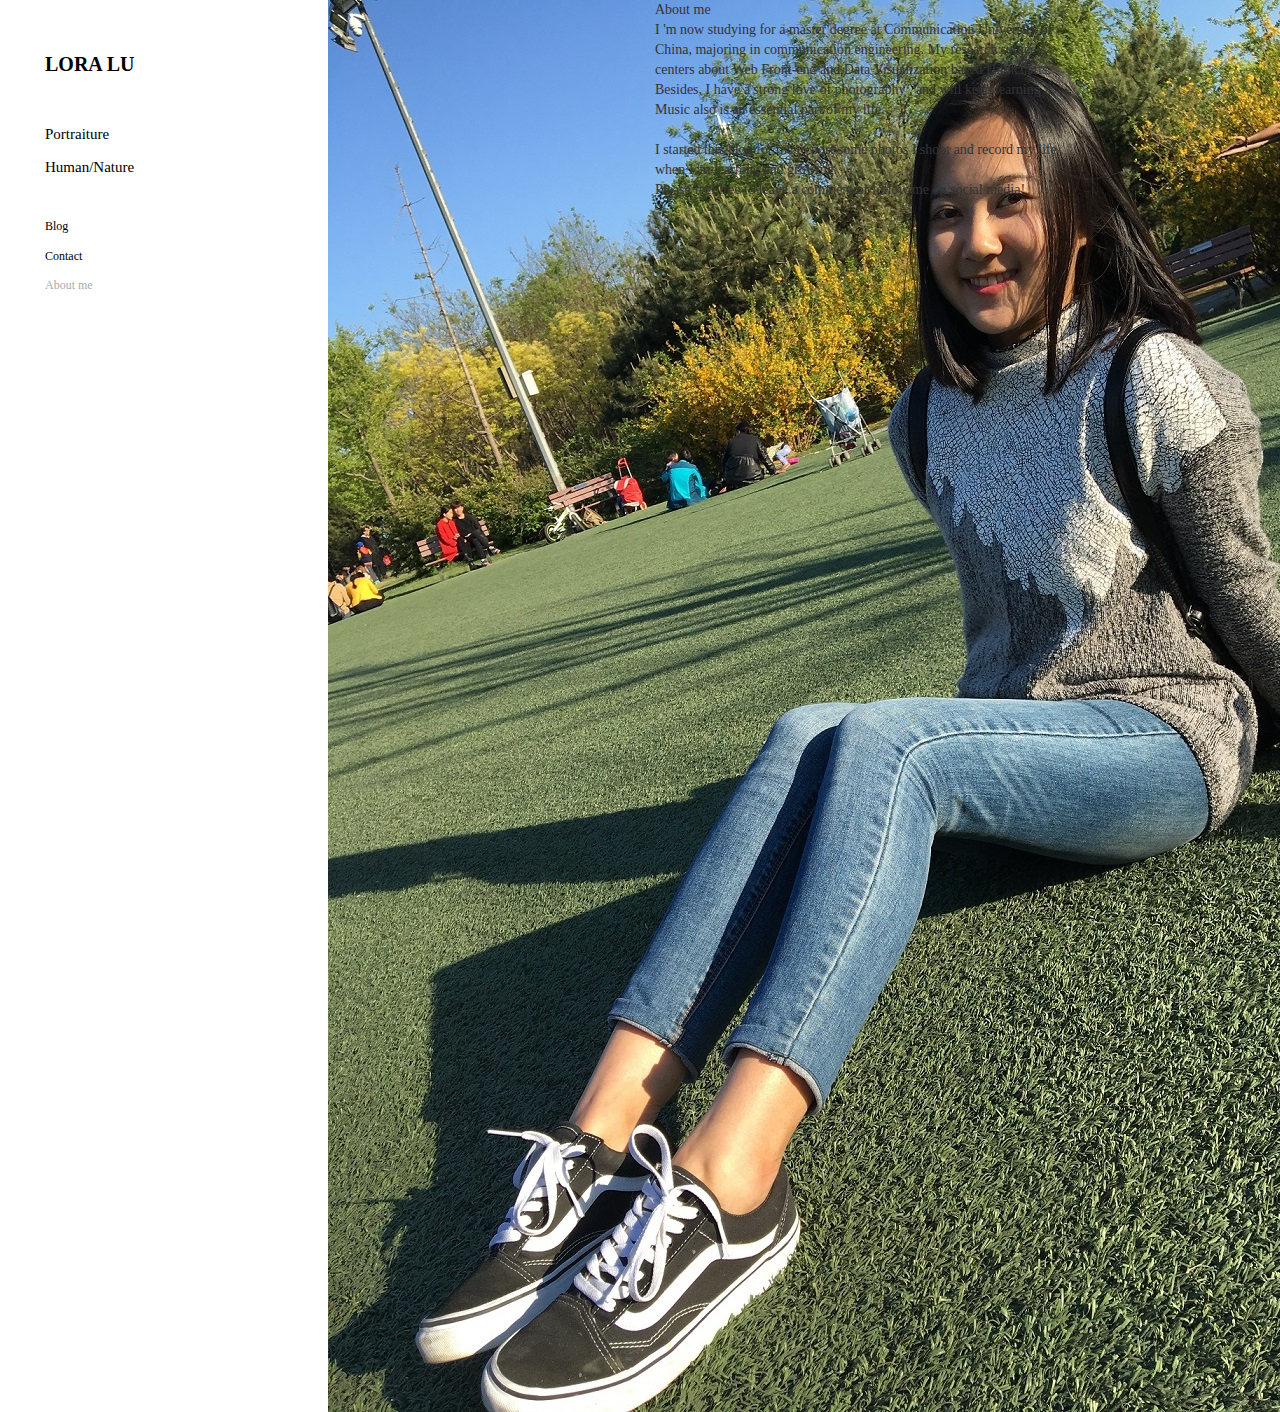
==== about/index.html @ e971feb1 "loralu.github.io" ====
<!DOCTYPE html>
<html lang="en" class="no-js">

<head>
	<meta charset="UTF-8" />	
	<title>LoraLU</title>
	<link rel="shortcut icon" href="../favicon.ico">
	<link href="../css/bootstrap.min.css" rel="stylesheet" type="text/css">	
	<script src="../js/jquery.min.js"></script>
	<link rel="stylesheet" type="text/css" href="../fonts/font-awesome-4.3.0/css/font-awesome.min.css" />
	<link href="../css/portraiture.css" rel="stylesheet" type="text/css"> 
</head>

<body >
	    <div class="row">
			<div class="col-lg-3 col-md-3"> 
				<div class="nav-left">
					<div class="logo">
		    	        <a href="../index.html">LORA LU</a>
				    </div>
					<div class="nav-1">
					      <ul class="nav nav-pills nav-stacked">
					         <li ><a href="/portraiture/">Portraiture</a></li>
					         <li><a href="/scenery/">Human/Nature</a></li>
					      </ul>
					</div>
					<div class="nav-2">
					      <ul class="nav nav-pills nav-stacked">
					         <li><a href="../../blog/">Blog</a></li>
					         <li ><a href="/contact/">Contact</a></li>
					         <li class="active"><a href="/about/">About me</a></li>
					      </ul>
					</div>
	            </div>
			</div>
			<div class="col-lg-3 col-md-4">
				<img class="photo" src="../img/about.jpg">
			</div>
			<div class="col-lg-4 col-md-4 info">
				<div class="title">About me</div>
				<div class="content">
					<p>I 'm now studying for a master degree at Communication University of China, majoring in communication engineering. My research subjects  centers about Web Front-end and Data Visualization based Highcharts. Besides, I have a strong love of photography , and will keep learning it. Music also is an essential part of my life.
						<br></br>
						I started this blog for me to post some photos I shoot and record my life when I 'm learning and growing.<br>Please feel free to leave a comment or follow me on social media!</p>
				</div>
			</div>
		</div>
		<!-- /row-->
	
	
</body>

</html>
---- css/portraiture.css ----
body{
	padding: 0;
	font-family: "微软雅黑";
	background-color:#fff;
}
.nav-left{
	padding-left: 30px;
	padding-top: 50px;

}
.logo{
	padding-left: 15px;
}
.logo a{
	font-size: 20px;
	color: #000;
	font-family: "Baskerville Old Face";
	font-weight: bolder;
	text-decoration: none;
}
.nav-1{
	display: block;
	margin-top: 40px;
}
.nav-1 a{
	color: #000;
	font-size: 15px;
}
.nav-2{
	display: block;
	margin-top: 30px;
}
.nav-2 a{
	color: #000;
	font-size: 12px;
}
.nav > li >a {
	padding: 5px 15px;
}
.nav > li > a:hover,
.nav > li > a:focus{
    color:#ABAAAA;
    background-color: transparent;

}
.nav-pills >li.active > a,
.nav-pills >li.active > a:hover,
.nav-pills >li.active > a:focus {
	color:#ABAAAA;
    background-color: transparent;
}

.right{
	padding-top: 50px;
	padding-right: 20px;
}

.discription{
	background: rgba(255, 255, 255, 0.6);
	position: absolute;
	top: 20px;
	right: 20px;
	bottom: 20px;
	left: 20px;
	text-align: center;

}
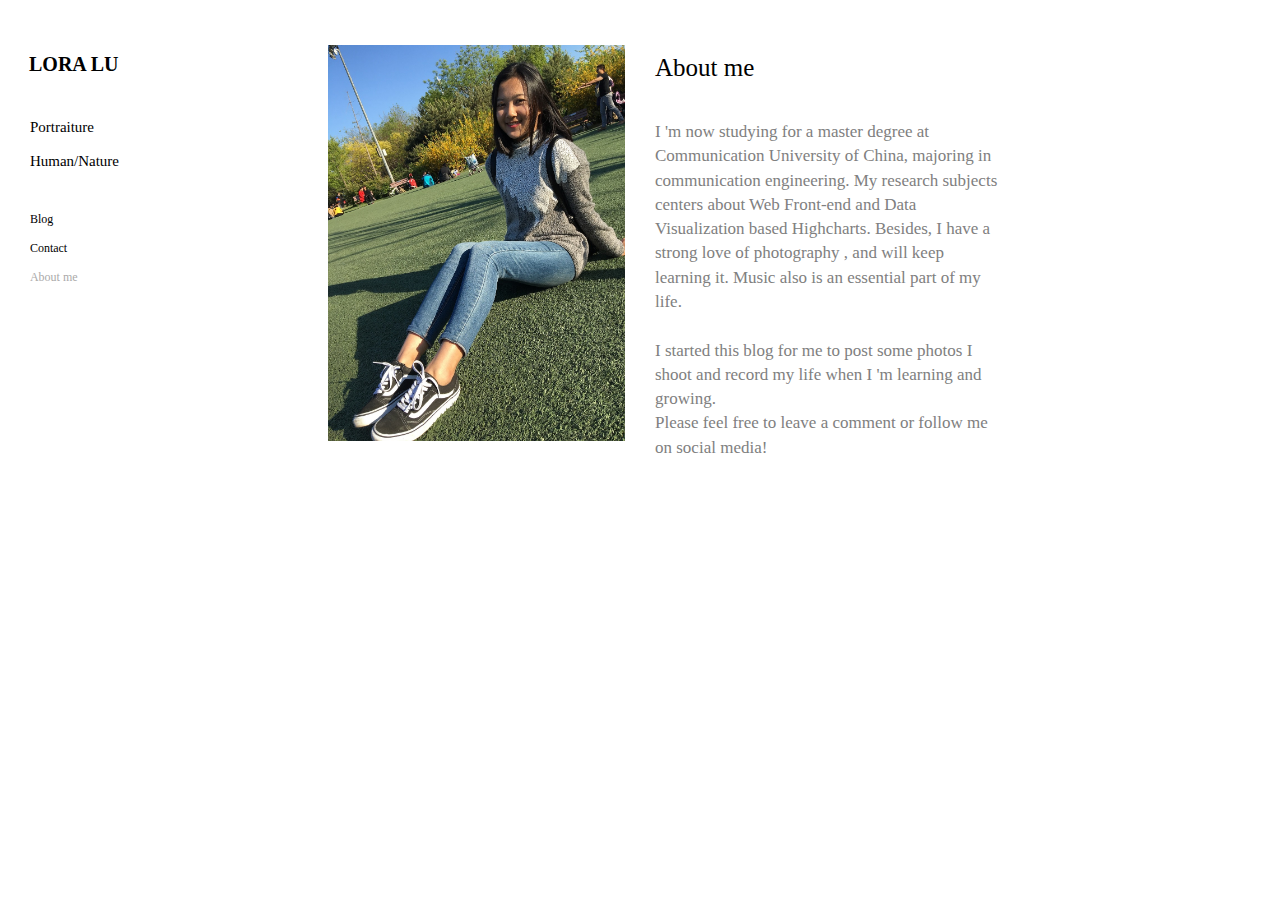
==== commit ba59ffa2: "add loralu.github.io" ====
--- a/about/index.html
+++ b/about/index.html
@@ -16,7 +16,7 @@
 			<div class="col-lg-3 col-md-3"> 
 				<div class="nav-left">
 					<div class="logo">
-		    	        <a href="../index.html">LORA LU</a>
+		    	        <a href="http://loralu.github.io">LORA LU</a>
 				    </div>
 					<div class="nav-1">
 					      <ul class="nav nav-pills nav-stacked">
--- a/css/portraiture.css
+++ b/css/portraiture.css
@@ -1,15 +1,15 @@
 body{
 	padding: 0;
-	font-family: "微软雅黑";
+	font-family: "Candara";
 	background-color:#fff;
 }
 .nav-left{
-	padding-left: 30px;
-	padding-top: 50px;
+	padding-left: 5%;
+	margin-top: 50px;
 
 }
 .logo{
-	padding-left: 15px;
+	padding-left: 5%;
 }
 .logo a{
 	font-size: 20px;
@@ -20,7 +20,7 @@
 }
 .nav-1{
 	display: block;
-	margin-top: 40px;
+	margin-top: 12%;
 }
 .nav-1 a{
 	color: #000;
@@ -28,7 +28,7 @@
 }
 .nav-2{
 	display: block;
-	margin-top: 30px;
+	margin-top: 10%;
 }
 .nav-2 a{
 	color: #000;
@@ -51,7 +51,7 @@
 }
 
 .right{
-	padding-top: 50px;
+	margin-top: 50px;
 	padding-right: 20px;
 }
 
@@ -63,7 +63,47 @@
 	bottom: 20px;
 	left: 20px;
 	text-align: center;
+	font-family: "微软雅黑";
 
 }
+.photo{
+	width: 100%;
+	height: auto;
+	margin-top: 15%;
+}
 
+.info{
+	padding-right: 6%;
+}
+.title{
+	margin-top: 50px;
+	color: #000;
+	font-size: 25px;
+	
+}
+.content{
+	margin-top: 10%;
+	color:gray;
 
+	font-size: 17px;
+	
+	
+}
+
+.social{
+	margin-top:100px;
+	padding-left: 0;
+	list-style: none;
+	
+}
+.social > li{
+	margin: 10px 0;
+	font-size: 15px;
+}
+.social > li a{
+	text-decoration: none;
+	color: gray;
+	left: 90px;
+	position: absolute;
+
+}
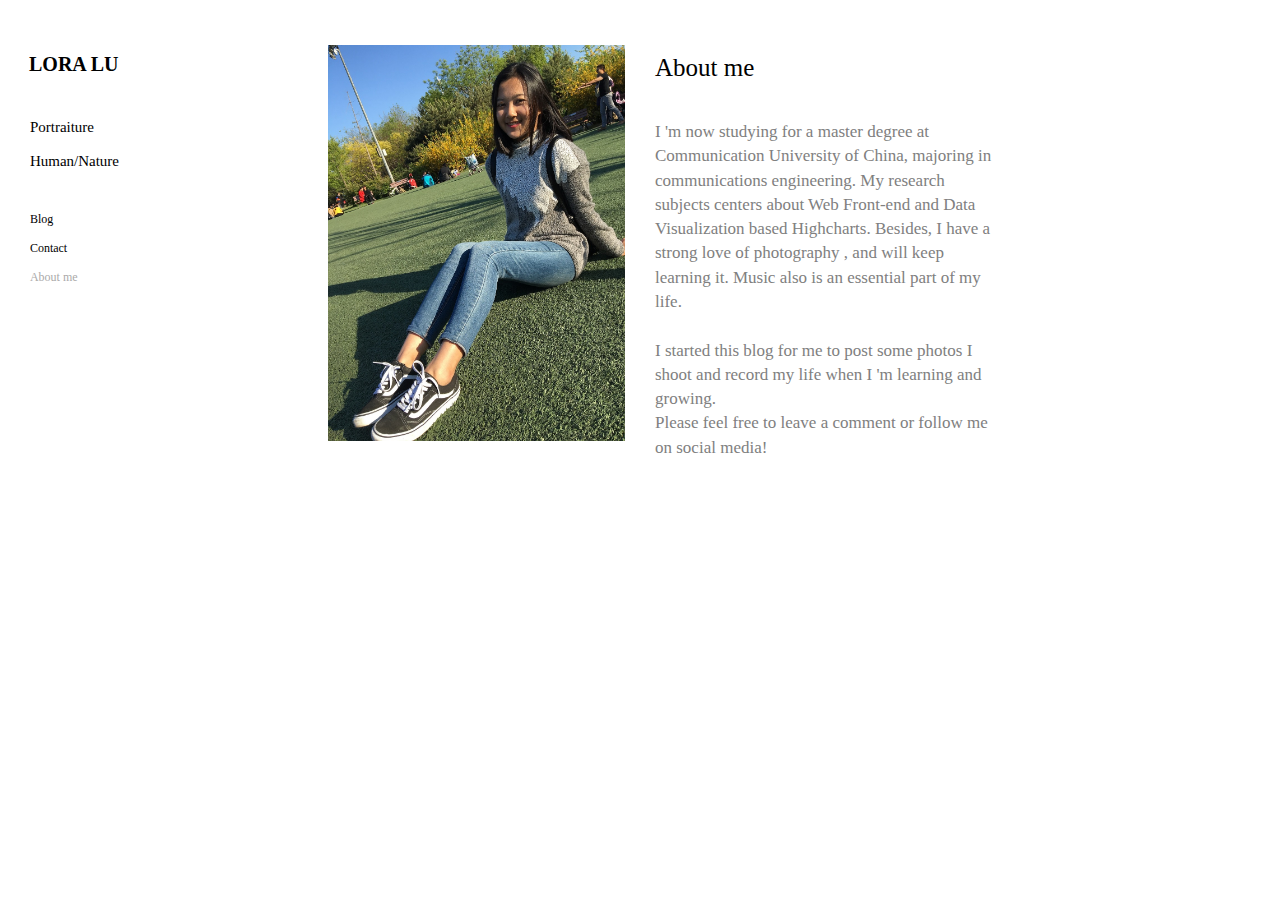
==== commit 1b5a218f: "loralu.github.io" ====
--- a/about/index.html
+++ b/about/index.html
@@ -39,7 +39,7 @@
 			<div class="col-lg-4 col-md-4 info">
 				<div class="title">About me</div>
 				<div class="content">
-					<p>I 'm now studying for a master degree at Communication University of China, majoring in communication engineering. My research subjects  centers about Web Front-end and Data Visualization based Highcharts. Besides, I have a strong love of photography , and will keep learning it. Music also is an essential part of my life.
+					<p>I 'm now studying for a master degree at Communication University of China, majoring in communications engineering. My research subjects  centers about Web Front-end and Data Visualization based Highcharts. Besides, I have a strong love of photography , and will keep learning it. Music also is an essential part of my life.
 						<br></br>
 						I started this blog for me to post some photos I shoot and record my life when I 'm learning and growing.<br>Please feel free to leave a comment or follow me on social media!</p>
 				</div>
--- a/css/portraiture.css
+++ b/css/portraiture.css
@@ -55,14 +55,8 @@
 	padding-right: 20px;
 }
 
-.discription{
-	background: rgba(255, 255, 255, 0.6);
-	position: absolute;
-	top: 20px;
-	right: 20px;
-	bottom: 20px;
-	left: 20px;
-	text-align: center;
+.description{
+	
 	font-family: "微软雅黑";
 
 }
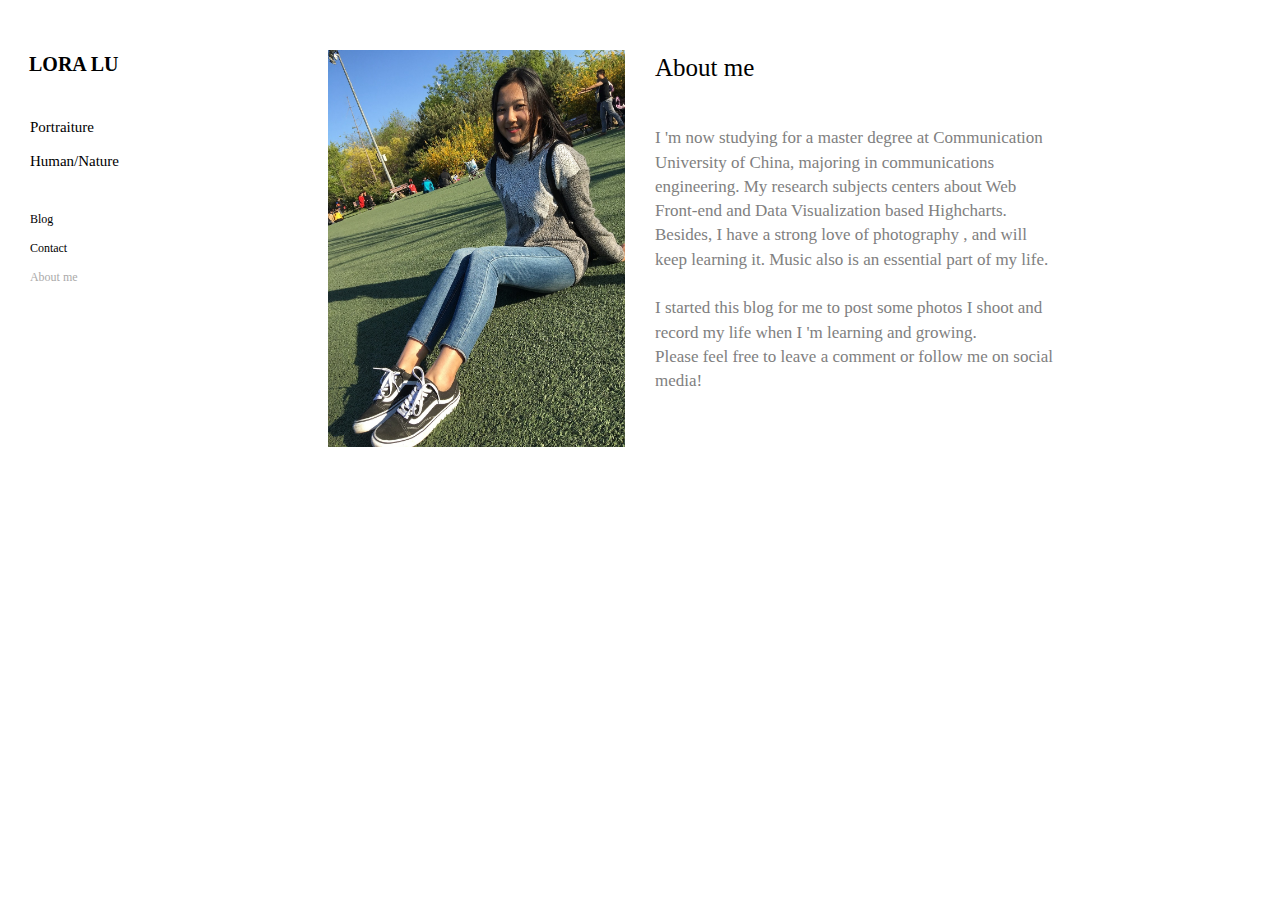
==== commit b204a00e: "loralu.github.io" ====
--- a/about/index.html
+++ b/about/index.html
@@ -5,10 +5,12 @@
 	<meta charset="UTF-8" />	
 	<title>LoraLU</title>
 	<link rel="shortcut icon" href="../favicon.ico">
-	<link href="../css/bootstrap.min.css" rel="stylesheet" type="text/css">	
+	<link href="../css/bootstrap.min.css" rel="stylesheet" type="text/css">
+	<link rel="stylesheet" type="text/css" href="../fonts/font-awesome-4.3.0/css/font-awesome.min.css" />	
+	<link href="../css/album.css" rel="stylesheet" type="text/css"> 
 	<script src="../js/jquery.min.js"></script>
-	<link rel="stylesheet" type="text/css" href="../fonts/font-awesome-4.3.0/css/font-awesome.min.css" />
-	<link href="../css/portraiture.css" rel="stylesheet" type="text/css"> 
+	
+	
 </head>
 
 <body >
@@ -20,28 +22,32 @@
 				    </div>
 					<div class="nav-1">
 					      <ul class="nav nav-pills nav-stacked">
-					         <li ><a href="/portraiture/">Portraiture</a></li>
-					         <li><a href="/scenery/">Human/Nature</a></li>
+					         <li ><a href="../portraiture/">Portraiture</a></li>
+					         <li><a href="../scenery/">Human/Nature</a></li>
 					      </ul>
 					</div>
 					<div class="nav-2">
 					      <ul class="nav nav-pills nav-stacked">
 					         <li><a href="../../blog/">Blog</a></li>
-					         <li ><a href="/contact/">Contact</a></li>
-					         <li class="active"><a href="/about/">About me</a></li>
+					         <li ><a href="../contact/">Contact</a></li>
+					         <li class="active"><a href="../about/">About me</a></li>
 					      </ul>
 					</div>
 	            </div>
 			</div>
-			<div class="col-lg-3 col-md-4">
-				<img class="photo" src="../img/about.jpg">
+			<div class="col-lg-3 col-md-4 ">
+				<div class="box">
+					<img class="photo" src="../img/about.jpg">
+				</div>
 			</div>
-			<div class="col-lg-4 col-md-4 info">
-				<div class="title">About me</div>
-				<div class="content">
+			<div class="col-lg-4 col-md-4 ">
+				<div class="box">
+					<div class="title">About me</div>
+					<div class="content">
 					<p>I 'm now studying for a master degree at Communication University of China, majoring in communications engineering. My research subjects  centers about Web Front-end and Data Visualization based Highcharts. Besides, I have a strong love of photography , and will keep learning it. Music also is an essential part of my life.
 						<br></br>
 						I started this blog for me to post some photos I shoot and record my life when I 'm learning and growing.<br>Please feel free to leave a comment or follow me on social media!</p>
+					</div>
 				</div>
 			</div>
 		</div>
--- a/css/album.css
+++ b/css/album.css
@@ -0,0 +1,122 @@
+body{
+	padding: 0;
+	font-family: "Candara";
+	background-color:#fff;
+}
+.nav-left{
+	padding-left: 5%;
+	margin-top: 50px;
+
+}
+.logo{
+	padding-left: 5%;
+}
+.logo a{
+	font-size: 20px;
+	color: #000;
+	font-family: "Baskerville Old Face";
+	font-weight: bolder;
+	text-decoration: none;
+}
+.nav-1{
+	display: block;
+	margin-top: 12%;
+}
+.nav-1 a{
+	color: #000;
+	font-size: 15px;
+}
+.nav-2{
+	display: block;
+	margin-top: 10%;
+}
+.nav-2 a{
+	color: #000;
+	font-size: 12px;
+}
+.nav > li >a {
+	padding: 5px 15px;
+}
+.nav > li > a:hover,
+.nav > li > a:focus{
+    color:#ABAAAA;
+    background-color: transparent;
+
+}
+.nav-pills >li.active > a,
+.nav-pills >li.active > a:hover,
+.nav-pills >li.active > a:focus {
+	color:#ABAAAA;
+    background-color: transparent;
+}
+
+.right{
+	margin-top: 50px;
+	padding-right: 20px;
+}
+
+.description{
+	
+	font-family: "微软雅黑";
+
+}
+.box{
+	margin-top: 50px;
+}
+.photo{
+	width: 100%;
+	height: auto;
+}
+
+.info{
+	padding-right: 6%;
+}
+.title{
+	color: #000;
+	font-size: 25px;
+	
+}
+.content{
+	margin-top: 10%;
+	color:gray;
+
+	font-size: 17px;
+	
+	
+}
+
+.social{
+	margin-top:100px;
+	padding-left: 0;
+	list-style: none;
+	
+}
+.social > li{
+	margin: 10px 0;
+	font-size: 15px;
+}
+.social > li a{
+	text-decoration: none;
+	color: gray;
+	left: 90px;
+	position: absolute;
+
+}
+.grid{
+	width: 100%;
+	margin: 0 auto;
+	position: relative;
+}
+
+.grid-item{
+	padding: 10px;
+	width: 25%;
+}
+.img-wrapper{
+	display: block;
+}
+.img-wrapper img{
+	display: block;
+	max-width: 100%;
+}
+
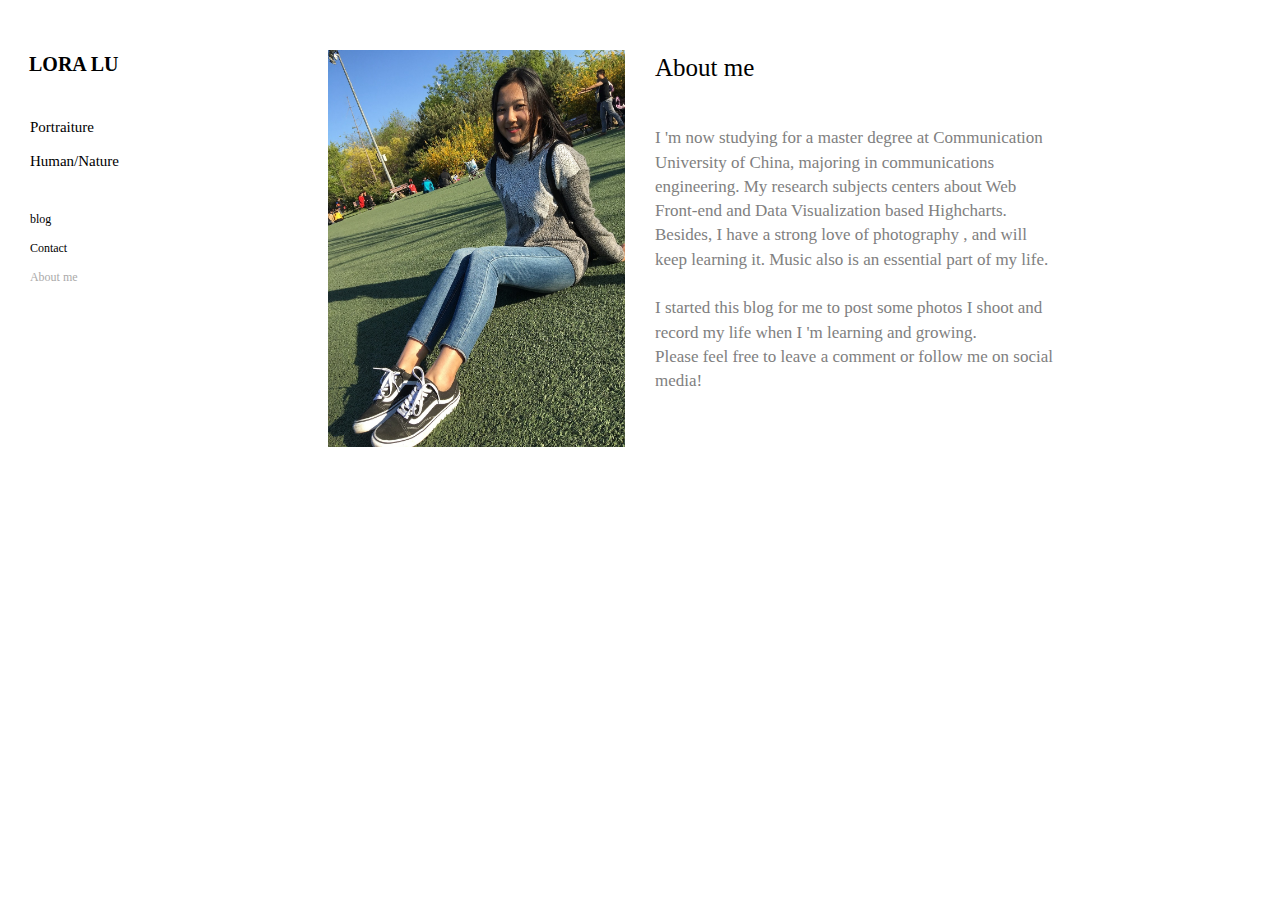
==== commit 2e6bcf0d: "update" ====
--- a/about/index.html
+++ b/about/index.html
@@ -1,63 +1,63 @@
-<!DOCTYPE html>
-<html lang="en" class="no-js">
-
-<head>
-	<meta charset="UTF-8" />	
-	<title>LoraLU</title>
-	<link rel="shortcut icon" href="../favicon.ico">
-	<link href="../css/bootstrap.min.css" rel="stylesheet" type="text/css">
-	<link rel="stylesheet" type="text/css" href="../fonts/font-awesome-4.3.0/css/font-awesome.min.css" />	
-	<link href="../css/album.css" rel="stylesheet" type="text/css"> 
-	<script src="../js/jquery.min.js"></script>
-	
-	
-</head>
-
-<body >
-	    <div class="row">
-			<div class="col-lg-3 col-md-3"> 
-				<div class="nav-left">
-					<div class="logo">
-		    	        <a href="http://loralu.github.io">LORA LU</a>
-				    </div>
-					<div class="nav-1">
-					      <ul class="nav nav-pills nav-stacked">
-					         <li ><a href="../portraiture/">Portraiture</a></li>
-					         <li><a href="../scenery/">Human/Nature</a></li>
-					      </ul>
-					</div>
-					<div class="nav-2">
-					      <ul class="nav nav-pills nav-stacked">
-					         <li><a href="../../blog/">Blog</a></li>
-					         <li ><a href="../contact/">Contact</a></li>
-					         <li class="active"><a href="../about/">About me</a></li>
-					      </ul>
-					</div>
-	            </div>
-			</div>
-			<div class="col-lg-3 col-md-4 ">
-				<div class="box">
-					<img class="photo" src="../img/about.jpg">
-				</div>
-			</div>
-			<div class="col-lg-4 col-md-4 ">
-				<div class="box">
-					<div class="title">About me</div>
-					<div class="content">
-					<p>I 'm now studying for a master degree at Communication University of China, majoring in communications engineering. My research subjects  centers about Web Front-end and Data Visualization based Highcharts. Besides, I have a strong love of photography , and will keep learning it. Music also is an essential part of my life.
-						<br></br>
-						I started this blog for me to post some photos I shoot and record my life when I 'm learning and growing.<br>Please feel free to leave a comment or follow me on social media!</p>
-					</div>
-				</div>
-			</div>
-		</div>
-		<!-- /row-->
-	
-	
-</body>
-
-</html>
-
-
-
-
+<!DOCTYPE html>
+<html lang="en" class="no-js">
+
+<head>
+	<meta charset="UTF-8" />	
+	<title>LoraLU</title>
+	<link rel="shortcut icon" href="../favicon.ico">
+	<link href="../css/bootstrap.min.css" rel="stylesheet" type="text/css">
+	<link rel="stylesheet" type="text/css" href="../fonts/font-awesome-4.3.0/css/font-awesome.min.css" />	
+	<link href="../css/album.css" rel="stylesheet" type="text/css"> 
+	<script src="../js/jquery.min.js"></script>
+	
+	
+</head>
+
+<body >
+	    <div class="row">
+			<div class="col-lg-3 col-md-3"> 
+				<div class="nav-left">
+					<div class="logo">
+		    	        <a href="http://loralu.github.io">LORA LU</a>
+				    </div>
+					<div class="nav-1">
+					      <ul class="nav nav-pills nav-stacked">
+					         <li ><a href="../portraiture/">Portraiture</a></li>
+					         <li><a href="../scenery/">Human/Nature</a></li>
+					      </ul>
+					</div>
+					<div class="nav-2">
+					      <ul class="nav nav-pills nav-stacked">
+					         <li><a href="../../blog/">blog</a></li>
+					         <li ><a href="../contact/">Contact</a></li>
+					         <li class="active"><a href="../about/">About me</a></li>
+					      </ul>
+					</div>
+	            </div>
+			</div>
+			<div class="col-lg-3 col-md-4 ">
+				<div class="box">
+					<img class="photo" src="../img/about.jpg">
+				</div>
+			</div>
+			<div class="col-lg-4 col-md-4 ">
+				<div class="box">
+					<div class="title">About me</div>
+					<div class="content">
+					<p>I 'm now studying for a master degree at Communication University of China, majoring in communications engineering. My research subjects  centers about Web Front-end and Data Visualization based Highcharts. Besides, I have a strong love of photography , and will keep learning it. Music also is an essential part of my life.
+						<br></br>
+						I started this blog for me to post some photos I shoot and record my life when I 'm learning and growing.<br>Please feel free to leave a comment or follow me on social media!</p>
+					</div>
+				</div>
+			</div>
+		</div>
+		<!-- /row-->
+	
+	
+</body>
+
+</html>
+
+
+
+
--- a/css/album.css
+++ b/css/album.css
@@ -1,122 +1,122 @@
-body{
-	padding: 0;
-	font-family: "Candara";
-	background-color:#fff;
-}
-.nav-left{
-	padding-left: 5%;
-	margin-top: 50px;
-
-}
-.logo{
-	padding-left: 5%;
-}
-.logo a{
-	font-size: 20px;
-	color: #000;
-	font-family: "Baskerville Old Face";
-	font-weight: bolder;
-	text-decoration: none;
-}
-.nav-1{
-	display: block;
-	margin-top: 12%;
-}
-.nav-1 a{
-	color: #000;
-	font-size: 15px;
-}
-.nav-2{
-	display: block;
-	margin-top: 10%;
-}
-.nav-2 a{
-	color: #000;
-	font-size: 12px;
-}
-.nav > li >a {
-	padding: 5px 15px;
-}
-.nav > li > a:hover,
-.nav > li > a:focus{
-    color:#ABAAAA;
-    background-color: transparent;
-
-}
-.nav-pills >li.active > a,
-.nav-pills >li.active > a:hover,
-.nav-pills >li.active > a:focus {
-	color:#ABAAAA;
-    background-color: transparent;
-}
-
-.right{
-	margin-top: 50px;
-	padding-right: 20px;
-}
-
-.description{
-	
-	font-family: "微软雅黑";
-
-}
-.box{
-	margin-top: 50px;
-}
-.photo{
-	width: 100%;
-	height: auto;
-}
-
-.info{
-	padding-right: 6%;
-}
-.title{
-	color: #000;
-	font-size: 25px;
-	
-}
-.content{
-	margin-top: 10%;
-	color:gray;
-
-	font-size: 17px;
-	
-	
-}
-
-.social{
-	margin-top:100px;
-	padding-left: 0;
-	list-style: none;
-	
-}
-.social > li{
-	margin: 10px 0;
-	font-size: 15px;
-}
-.social > li a{
-	text-decoration: none;
-	color: gray;
-	left: 90px;
-	position: absolute;
-
-}
-.grid{
-	width: 100%;
-	margin: 0 auto;
-	position: relative;
-}
-
-.grid-item{
-	padding: 10px;
-	width: 25%;
-}
-.img-wrapper{
-	display: block;
-}
-.img-wrapper img{
-	display: block;
-	max-width: 100%;
-}
-
+body{
+	padding: 0;
+	font-family: "Candara";
+	background-color:#fff;
+}
+.nav-left{
+	padding-left: 5%;
+	margin-top: 50px;
+
+}
+.logo{
+	padding-left: 5%;
+}
+.logo a{
+	font-size: 20px;
+	color: #000;
+	font-family: "Baskerville Old Face";
+	font-weight: bolder;
+	text-decoration: none;
+}
+.nav-1{
+	display: block;
+	margin-top: 12%;
+}
+.nav-1 a{
+	color: #000;
+	font-size: 15px;
+}
+.nav-2{
+	display: block;
+	margin-top: 10%;
+}
+.nav-2 a{
+	color: #000;
+	font-size: 12px;
+}
+.nav > li >a {
+	padding: 5px 15px;
+}
+.nav > li > a:hover,
+.nav > li > a:focus{
+    color:#ABAAAA;
+    background-color: transparent;
+
+}
+.nav-pills >li.active > a,
+.nav-pills >li.active > a:hover,
+.nav-pills >li.active > a:focus {
+	color:#ABAAAA;
+    background-color: transparent;
+}
+
+.right{
+	margin-top: 50px;
+	padding-right: 20px;
+}
+
+.description{
+	
+	font-family: "微软雅黑";
+
+}
+.box{
+	margin-top: 50px;
+}
+.photo{
+	width: 100%;
+	height: auto;
+}
+
+.info{
+	padding-right: 6%;
+}
+.title{
+	color: #000;
+	font-size: 25px;
+	
+}
+.content{
+	margin-top: 10%;
+	color:gray;
+
+	font-size: 17px;
+	
+	
+}
+
+.social{
+	margin-top:100px;
+	padding-left: 0;
+	list-style: none;
+	
+}
+.social > li{
+	margin: 10px 0;
+	font-size: 15px;
+}
+.social > li a{
+	text-decoration: none;
+	color: gray;
+	left: 90px;
+	position: absolute;
+
+}
+.grid{
+	width: 100%;
+	margin: 0 auto;
+	position: relative;
+}
+
+.grid-item{
+	padding: 10px;
+	width: 25%;
+}
+.img-wrapper{
+	display: block;
+}
+.img-wrapper img{
+	display: block;
+	max-width: 100%;
+}
+
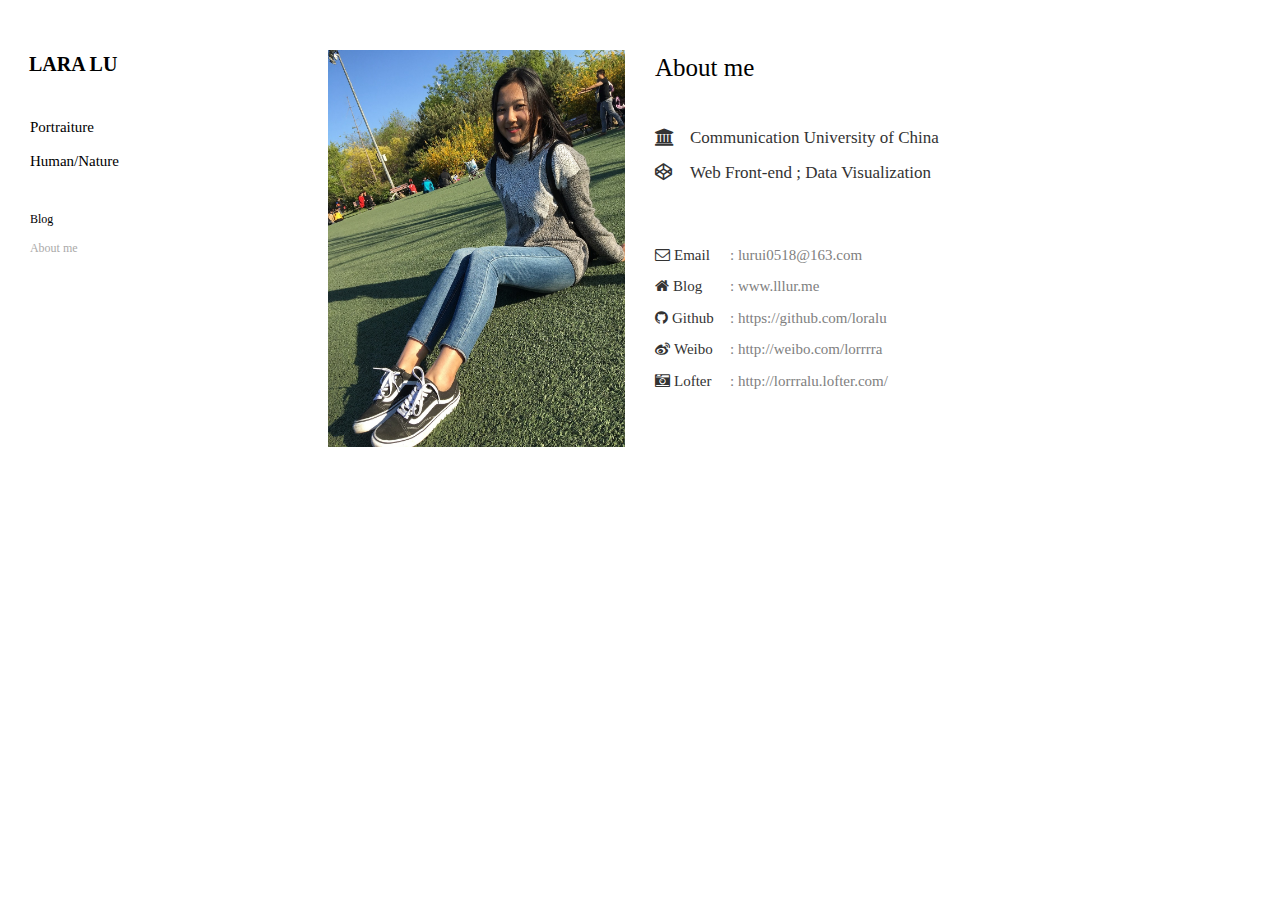
==== commit 33b6d77a: "all" ====
--- a/about/index.html
+++ b/about/index.html
@@ -18,7 +18,7 @@
 			<div class="col-lg-3 col-md-3"> 
 				<div class="nav-left">
 					<div class="logo">
-		    	        <a href="http://loralu.github.io">LORA LU</a>
+		    	        <a href="http://loralu.github.io">LARA LU</a>
 				    </div>
 					<div class="nav-1">
 					      <ul class="nav nav-pills nav-stacked">
@@ -28,8 +28,7 @@
 					</div>
 					<div class="nav-2">
 					      <ul class="nav nav-pills nav-stacked">
-					         <li><a href="../../blog/">blog</a></li>
-					         <li ><a href="../contact/">Contact</a></li>
+					         <li><a href="../../blog/">Blog</a></li>
 					         <li class="active"><a href="../about/">About me</a></li>
 					      </ul>
 					</div>
@@ -43,11 +42,39 @@
 			<div class="col-lg-4 col-md-4 ">
 				<div class="box">
 					<div class="title">About me</div>
-					<div class="content">
-					<p>I 'm now studying for a master degree at Communication University of China, majoring in communications engineering. My research subjects  centers about Web Front-end and Data Visualization based Highcharts. Besides, I have a strong love of photography , and will keep learning it. Music also is an essential part of my life.
-						<br></br>
-						I started this blog for me to post some photos I shoot and record my life when I 'm learning and growing.<br>Please feel free to leave a comment or follow me on social media!</p>
-					</div>
+					<ul class="content">
+						<li >
+							<i class="fa fa-university"></i>
+							<span>Communication University of China</span>
+						</li>
+						<li> 
+							<i class="fa fa-codepen"></i>
+							<span>Web Front-end ; Data Visualization</span>							
+						</li>
+					</ul>
+					<ul class="social">
+						<li class="social-contact">
+							<i class="fa fa-envelope-o"> Email</i>   
+							<a>: lurui0518@163.com</a>
+						</li>
+						<li class="social-contact">
+							<i class="fa fa-home" > Blog</i>  
+							<a href="http://loralu.github.io">:  www.lllur.me</a>
+						</li>
+						<li class="social-contact">
+							<i class="fa fa-github" > Github</i>  
+							<a href="https://github.com/loralu">:  https://github.com/loralu</a>
+						</li>
+						<li class="social-contact">
+							<i class="fa fa-weibo" > Weibo</i>  
+							 <a href="http://weibo.com/lorrrra">:  http://weibo.com/lorrrra</a>
+						</li>
+						<li class="social-contact">
+							<i class="fa fa-camera-retro" > Lofter </i>  
+							<a href="http://lorrralu.lofter.com/">:  http://lorrralu.lofter.com/</a>
+						</li>
+				
+				</ul>
 				</div>
 			</div>
 		</div>
--- a/css/album.css
+++ b/css/album.css
@@ -78,18 +78,24 @@
 }
 .content{
 	margin-top: 10%;
-	color:gray;
+	font-size: 17px;
+	padding-left: 0;	
+	
+}
+.content > li{
+	list-style: none;
+	margin-bottom: 10px;
 
-	font-size: 17px;
-	
-	
+}
+.content > li > span{
+	left: 50px;
+	position: absolute;
 }
 
 .social{
-	margin-top:100px;
+	margin-top:60px;
 	padding-left: 0;
-	list-style: none;
-	
+	list-style: none;	
 }
 .social > li{
 	margin: 10px 0;
